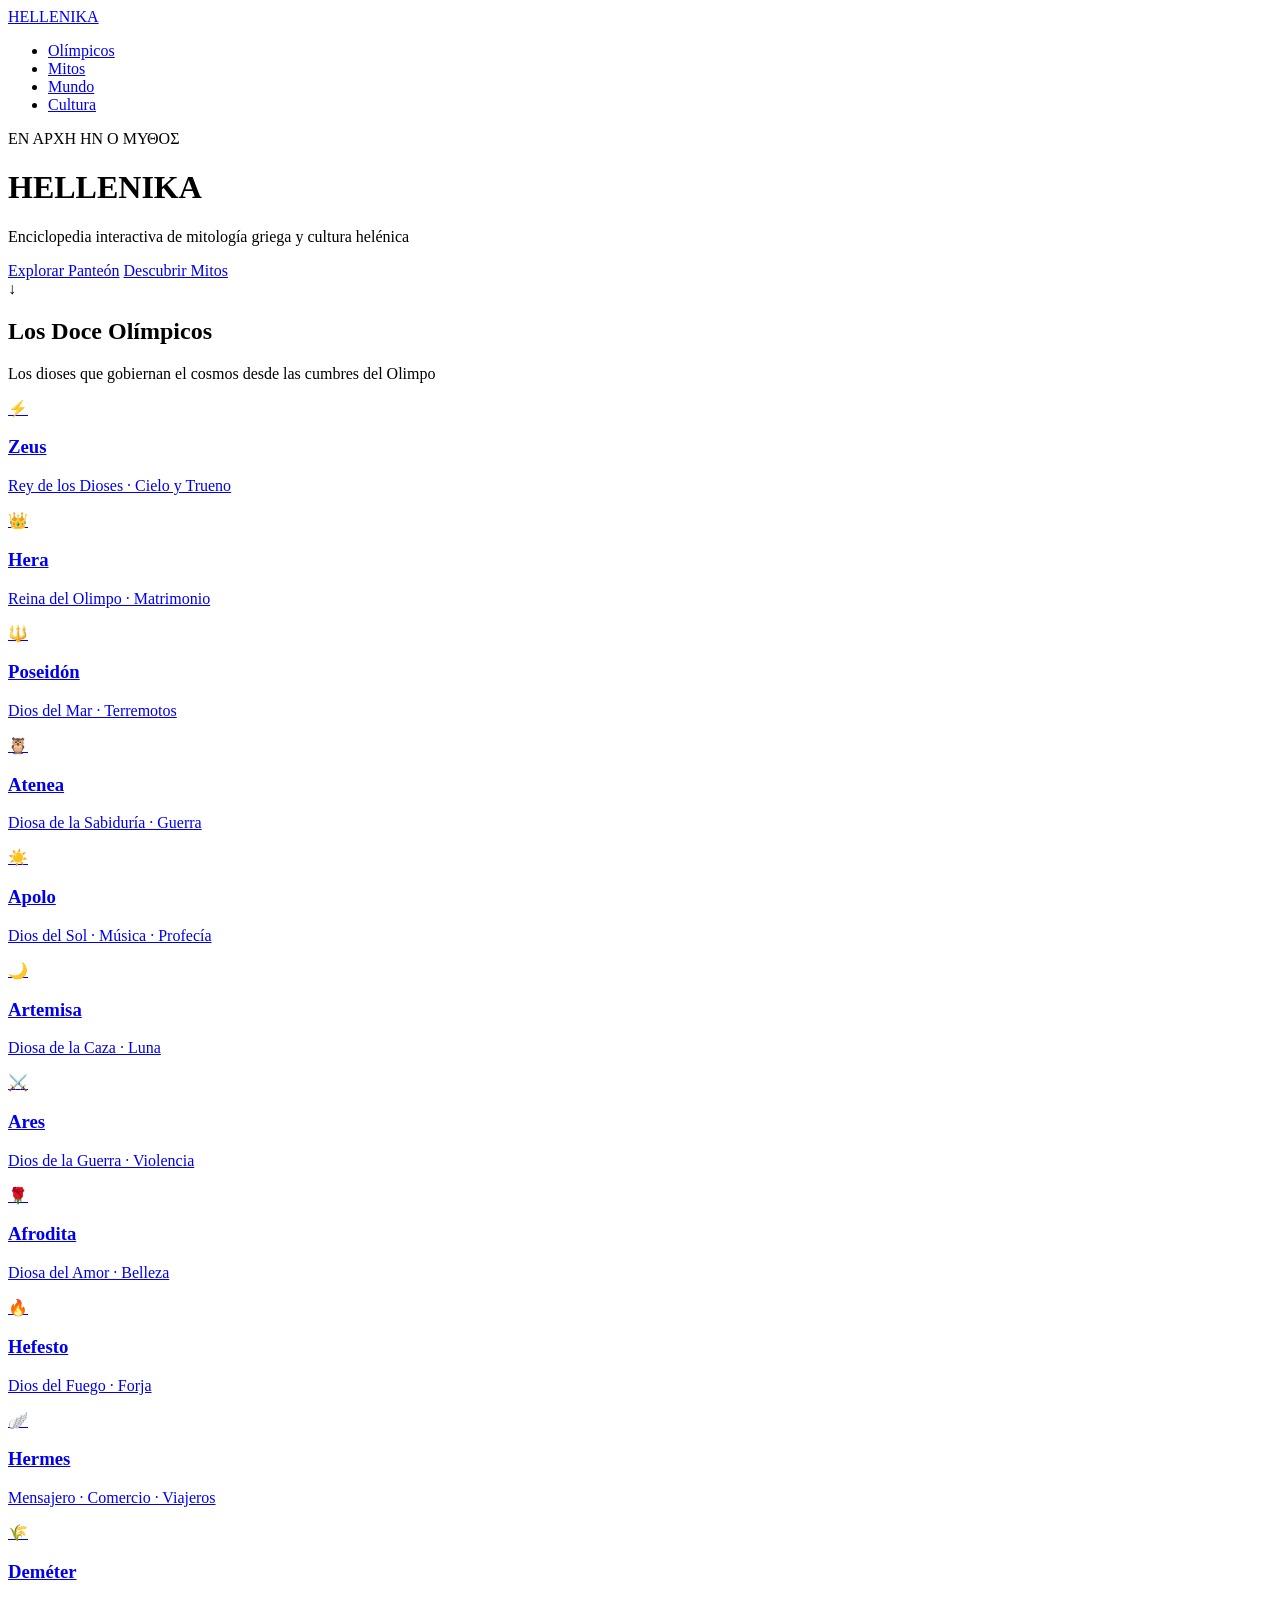
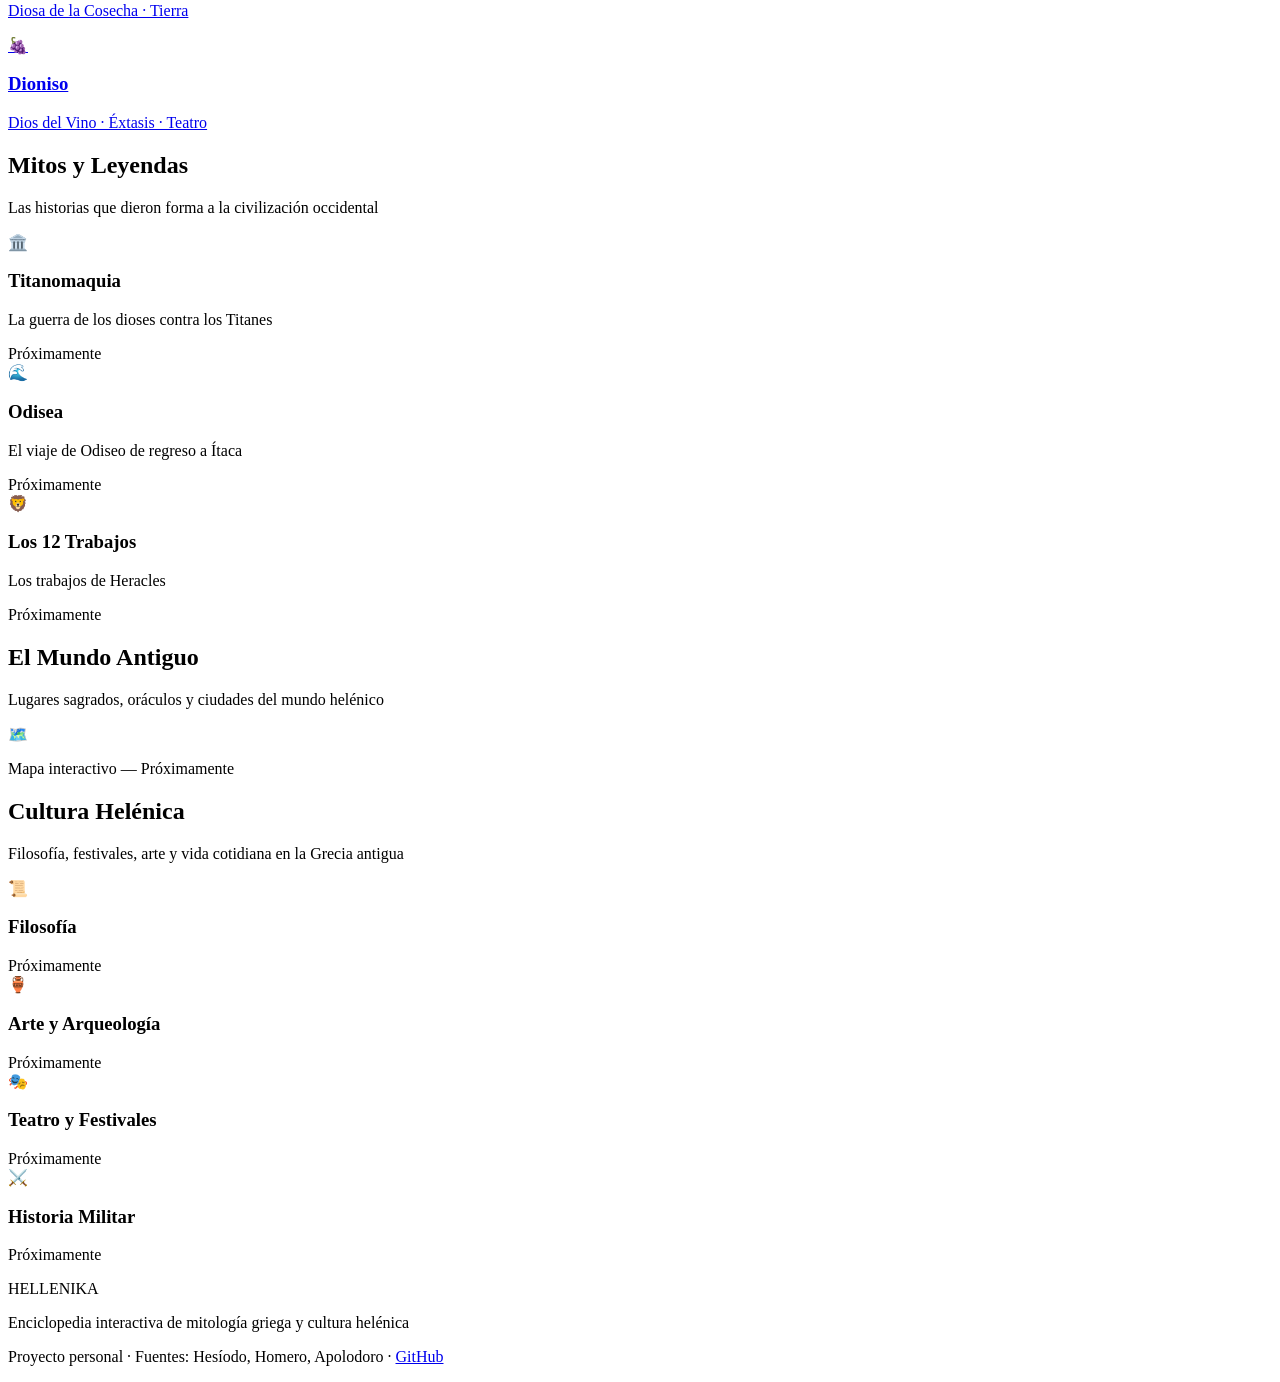
==== index.html @ 63c0aceb "Subida inicial de Hellenika" ====
<!DOCTYPE html>
<html lang="es" data-theme="default">
<head>
  <meta charset="UTF-8">
  <meta name="viewport" content="width=device-width, initial-scale=1.0">
  <title>HELLENIKA — Enciclopedia de la Grecia Antigua</title>
  <link rel="preconnect" href="https://fonts.googleapis.com">
  <link rel="preconnect" href="https://fonts.gstatic.com" crossorigin>
  <link href="https://fonts.googleapis.com/css2?family=Cinzel+Decorative:wght@400;700;900&family=Cinzel:wght@400;600;700&family=Cormorant+Garamond:ital,wght@0,300;0,400;0,600;1,300;1,400&display=swap" rel="stylesheet">
  <link rel="stylesheet" href="css/styles.css">
</head>
<body>

  <!-- NAV -->
  <nav class="navbar">
    <a href="index.html" class="nav-logo">HELLENIKA</a>
    <ul class="nav-links">
      <li><a href="#olympians">Olímpicos</a></li>
      <li><a href="#mitos">Mitos</a></li>
      <li><a href="#mundo">Mundo</a></li>
      <li><a href="#cultura">Cultura</a></li>
    </ul>
  </nav>

  <!-- HERO -->
  <header class="hero">
    <div class="hero-bg"></div>
    <div class="hero-content">
      <p class="hero-subtitle">ΕΝ ΑΡΧΗ ΗΝ Ο ΜΥΘΟΣ</p>
      <h1 class="hero-title">HELLENIKA</h1>
      <p class="hero-desc">Enciclopedia interactiva de mitología griega y cultura helénica</p>
      <div class="hero-cta">
        <a href="#olympians" class="btn-primary">Explorar Panteón</a>
        <a href="#mitos" class="btn-secondary">Descubrir Mitos</a>
      </div>
    </div>
    <div class="hero-scroll">↓</div>
  </header>

  <!-- OLÍMPICOS -->
  <section id="olympians" class="section">
    <div class="section-header">
      <h2 class="section-title">Los Doce Olímpicos</h2>
      <p class="section-desc">Los dioses que gobiernan el cosmos desde las cumbres del Olimpo</p>
    </div>
    <div class="gods-grid">

      <a href="pages/zeus.html" class="god-card" data-god="zeus">
        <div class="god-symbol">⚡</div>
        <h3 class="god-name">Zeus</h3>
        <p class="god-domain">Rey de los Dioses · Cielo y Trueno</p>
      </a>

      <a href="pages/hera.html" class="god-card" data-god="hera">
        <div class="god-symbol">👑</div>
        <h3 class="god-name">Hera</h3>
        <p class="god-domain">Reina del Olimpo · Matrimonio</p>
      </a>

      <a href="pages/poseidon.html" class="god-card" data-god="poseidon">
        <div class="god-symbol">🔱</div>
        <h3 class="god-name">Poseidón</h3>
        <p class="god-domain">Dios del Mar · Terremotos</p>
      </a>

      <a href="pages/atenea.html" class="god-card" data-god="atenea">
        <div class="god-symbol">🦉</div>
        <h3 class="god-name">Atenea</h3>
        <p class="god-domain">Diosa de la Sabiduría · Guerra</p>
      </a>

      <a href="pages/apolo.html" class="god-card" data-god="apolo">
        <div class="god-symbol">☀️</div>
        <h3 class="god-name">Apolo</h3>
        <p class="god-domain">Dios del Sol · Música · Profecía</p>
      </a>

      <a href="pages/artemisa.html" class="god-card" data-god="artemisa">
        <div class="god-symbol">🌙</div>
        <h3 class="god-name">Artemisa</h3>
        <p class="god-domain">Diosa de la Caza · Luna</p>
      </a>

      <a href="pages/ares.html" class="god-card" data-god="ares">
        <div class="god-symbol">⚔️</div>
        <h3 class="god-name">Ares</h3>
        <p class="god-domain">Dios de la Guerra · Violencia</p>
      </a>

      <a href="pages/afrodita.html" class="god-card" data-god="afrodita">
        <div class="god-symbol">🌹</div>
        <h3 class="god-name">Afrodita</h3>
        <p class="god-domain">Diosa del Amor · Belleza</p>
      </a>

      <a href="pages/hefesto.html" class="god-card" data-god="hefesto">
        <div class="god-symbol">🔥</div>
        <h3 class="god-name">Hefesto</h3>
        <p class="god-domain">Dios del Fuego · Forja</p>
      </a>

      <a href="pages/hermes.html" class="god-card" data-god="hermes">
        <div class="god-symbol">🪽</div>
        <h3 class="god-name">Hermes</h3>
        <p class="god-domain">Mensajero · Comercio · Viajeros</p>
      </a>

      <a href="pages/demeter.html" class="god-card" data-god="demeter">
        <div class="god-symbol">🌾</div>
        <h3 class="god-name">Deméter</h3>
        <p class="god-domain">Diosa de la Cosecha · Tierra</p>
      </a>

      <a href="pages/dioniso.html" class="god-card" data-god="dioniso">
        <div class="god-symbol">🍇</div>
        <h3 class="god-name">Dioniso</h3>
        <p class="god-domain">Dios del Vino · Éxtasis · Teatro</p>
      </a>

    </div>
  </section>

  <!-- MITOS -->
  <section id="mitos" class="section section-dark">
    <div class="section-header">
      <h2 class="section-title">Mitos y Leyendas</h2>
      <p class="section-desc">Las historias que dieron forma a la civilización occidental</p>
    </div>
    <div class="mitos-grid">
      <div class="mito-card coming-soon">
        <span class="mito-icon">🏛️</span>
        <h3>Titanomaquia</h3>
        <p>La guerra de los dioses contra los Titanes</p>
        <span class="badge">Próximamente</span>
      </div>
      <div class="mito-card coming-soon">
        <span class="mito-icon">🌊</span>
        <h3>Odisea</h3>
        <p>El viaje de Odiseo de regreso a Ítaca</p>
        <span class="badge">Próximamente</span>
      </div>
      <div class="mito-card coming-soon">
        <span class="mito-icon">🦁</span>
        <h3>Los 12 Trabajos</h3>
        <p>Los trabajos de Heracles</p>
        <span class="badge">Próximamente</span>
      </div>
    </div>
  </section>

  <!-- MUNDO -->
  <section id="mundo" class="section">
    <div class="section-header">
      <h2 class="section-title">El Mundo Antiguo</h2>
      <p class="section-desc">Lugares sagrados, oráculos y ciudades del mundo helénico</p>
    </div>
    <div class="mundo-placeholder">
      <div class="map-placeholder">
        <span>🗺️</span>
        <p>Mapa interactivo — Próximamente</p>
      </div>
    </div>
  </section>

  <!-- CULTURA -->
  <section id="cultura" class="section section-dark">
    <div class="section-header">
      <h2 class="section-title">Cultura Helénica</h2>
      <p class="section-desc">Filosofía, festivales, arte y vida cotidiana en la Grecia antigua</p>
    </div>
    <div class="cultura-grid">
      <div class="cultura-card coming-soon">
        <span>📜</span>
        <h3>Filosofía</h3>
        <span class="badge">Próximamente</span>
      </div>
      <div class="cultura-card coming-soon">
        <span>🏺</span>
        <h3>Arte y Arqueología</h3>
        <span class="badge">Próximamente</span>
      </div>
      <div class="cultura-card coming-soon">
        <span>🎭</span>
        <h3>Teatro y Festivales</h3>
        <span class="badge">Próximamente</span>
      </div>
      <div class="cultura-card coming-soon">
        <span>⚔️</span>
        <h3>Historia Militar</h3>
        <span class="badge">Próximamente</span>
      </div>
    </div>
  </section>

  <!-- FOOTER -->
  <footer class="footer">
    <p class="footer-logo">HELLENIKA</p>
    <p class="footer-sub">Enciclopedia interactiva de mitología griega y cultura helénica</p>
    <p class="footer-credits">Proyecto personal · Fuentes: Hesíodo, Homero, Apolodoro · <a href="https://github.com" target="_blank">GitHub</a></p>
  </footer>

</body>
</html>
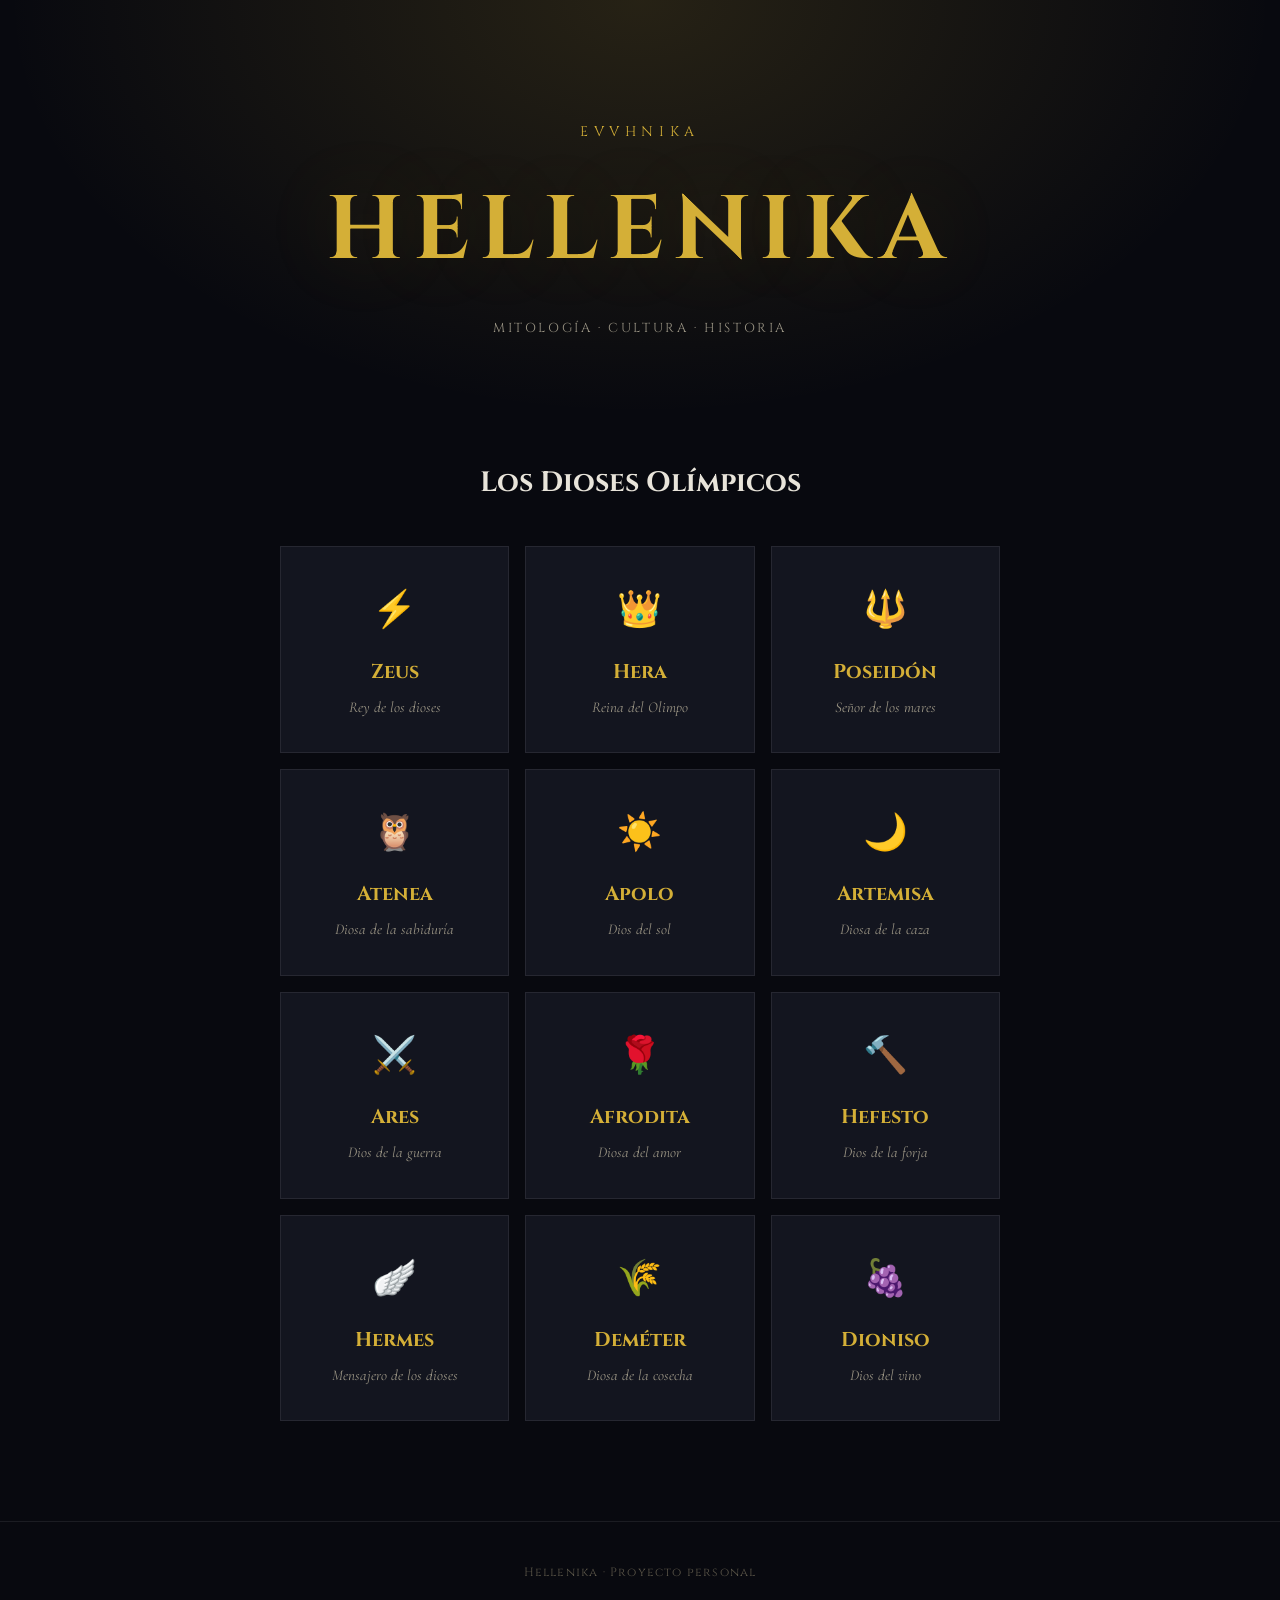
==== commit 4c24d57b: "feat: estilos completos de paginas de dioses + portada 12olimpicos" ====
--- a/index.html
+++ b/index.html
@@ -1,203 +1,101 @@
 <!DOCTYPE html>
-<html lang="es" data-theme="default">
-<head>
-  <meta charset="UTF-8">
-  <meta name="viewport" content="width=device-width, initial-scale=1.0">
-  <title>HELLENIKA — Enciclopedia de la Grecia Antigua</title>
-  <link rel="preconnect" href="https://fonts.googleapis.com">
-  <link rel="preconnect" href="https://fonts.gstatic.com" crossorigin>
-  <link href="https://fonts.googleapis.com/css2?family=Cinzel+Decorative:wght@400;700;900&family=Cinzel:wght@400;600;700&family=Cormorant+Garamond:ital,wght@0,300;0,400;0,600;1,300;1,400&display=swap" rel="stylesheet">
-  <link rel="stylesheet" href="css/styles.css">
-</head>
-<body>
+<html lang="es" data-theme="zeus">
+    <head>
+        <meta charset="UTF-8">
+        <meta name="viewport" content="width=device-width, initial-scale=1.0">
+        <title>Hellenika - Mitología Griega</title>
+        <link rel="stylesheet" href="css/styles.css">
+    </head>
+    <body>
+        <header class="hero">
+            <p class="hero-pre">EVVHNIKA</p>
+            <h1 class="hero-title">HELLENIKA</h1>
+            <p class="hero-sub">Mitología · Cultura · Historia</p>
+        </header>
 
-  <!-- NAV -->
-  <nav class="navbar">
-    <a href="index.html" class="nav-logo">HELLENIKA</a>
-    <ul class="nav-links">
-      <li><a href="#olympians">Olímpicos</a></li>
-      <li><a href="#mitos">Mitos</a></li>
-      <li><a href="#mundo">Mundo</a></li>
-      <li><a href="#cultura">Cultura</a></li>
-    </ul>
-  </nav>
+        <main>
+            <section class="dioses">
+                <h2>Los Dioses Olímpicos</h2>
+                <div class="grid">
 
-  <!-- HERO -->
-  <header class="hero">
-    <div class="hero-bg"></div>
-    <div class="hero-content">
-      <p class="hero-subtitle">ΕΝ ΑΡΧΗ ΗΝ Ο ΜΥΘΟΣ</p>
-      <h1 class="hero-title">HELLENIKA</h1>
-      <p class="hero-desc">Enciclopedia interactiva de mitología griega y cultura helénica</p>
-      <div class="hero-cta">
-        <a href="#olympians" class="btn-primary">Explorar Panteón</a>
-        <a href="#mitos" class="btn-secondary">Descubrir Mitos</a>
-      </div>
-    </div>
-    <div class="hero-scroll">↓</div>
-  </header>
+                    <a href="pages/zeus.html" class="card">
+                      <span class="card-symbol">⚡</span>
+                      <h3>Zeus</h3>
+                      <p>Rey de los dioses</p>
+                    </a>
+                
+                    <a href="pages/hera.html" class="card">
+                      <span class="card-symbol">👑</span>
+                      <h3>Hera</h3>
+                      <p>Reina del Olimpo</p>
+                    </a>
+                
+                    <a href="pages/poseidon.html" class="card">
+                      <span class="card-symbol">🔱</span>
+                      <h3>Poseidón</h3>
+                      <p>Señor de los mares</p>
+                    </a>
+                
+                    <a href="pages/atenea.html" class="card">
+                      <span class="card-symbol">🦉</span>
+                      <h3>Atenea</h3>
+                      <p>Diosa de la sabiduría</p>
+                    </a>
+                
+                    <a href="pages/apolo.html" class="card">
+                      <span class="card-symbol">☀️</span>
+                      <h3>Apolo</h3>
+                      <p>Dios del sol</p>
+                    </a>
+                
+                    <a href="pages/artemisa.html" class="card">
+                      <span class="card-symbol">🌙</span>
+                      <h3>Artemisa</h3>
+                      <p>Diosa de la caza</p>
+                    </a>
+                
+                    <a href="pages/ares.html" class="card">
+                      <span class="card-symbol">⚔️</span>
+                      <h3>Ares</h3>
+                      <p>Dios de la guerra</p>
+                    </a>
+                
+                    <a href="pages/afrodita.html" class="card">
+                      <span class="card-symbol">🌹</span>
+                      <h3>Afrodita</h3>
+                      <p>Diosa del amor</p>
+                    </a>
+                
+                    <a href="pages/hefesto.html" class="card">
+                      <span class="card-symbol">🔨</span>
+                      <h3>Hefesto</h3>
+                      <p>Dios de la forja</p>
+                    </a>
+                
+                    <a href="pages/hermes.html" class="card">
+                      <span class="card-symbol">🪽</span>
+                      <h3>Hermes</h3>
+                      <p>Mensajero de los dioses</p>
+                    </a>
+                
+                    <a href="pages/demeter.html" class="card">
+                      <span class="card-symbol">🌾</span>
+                      <h3>Deméter</h3>
+                      <p>Diosa de la cosecha</p>
+                    </a>
+                
+                    <a href="pages/dioniso.html" class="card">
+                      <span class="card-symbol">🍇</span>
+                      <h3>Dioniso</h3>
+                      <p>Dios del vino</p>
+                    </a>
 
-  <!-- OLÍMPICOS -->
-  <section id="olympians" class="section">
-    <div class="section-header">
-      <h2 class="section-title">Los Doce Olímpicos</h2>
-      <p class="section-desc">Los dioses que gobiernan el cosmos desde las cumbres del Olimpo</p>
-    </div>
-    <div class="gods-grid">
+                </div>
+            </section>
+        </main>
 
-      <a href="pages/zeus.html" class="god-card" data-god="zeus">
-        <div class="god-symbol">⚡</div>
-        <h3 class="god-name">Zeus</h3>
-        <p class="god-domain">Rey de los Dioses · Cielo y Trueno</p>
-      </a>
-
-      <a href="pages/hera.html" class="god-card" data-god="hera">
-        <div class="god-symbol">👑</div>
-        <h3 class="god-name">Hera</h3>
-        <p class="god-domain">Reina del Olimpo · Matrimonio</p>
-      </a>
-
-      <a href="pages/poseidon.html" class="god-card" data-god="poseidon">
-        <div class="god-symbol">🔱</div>
-        <h3 class="god-name">Poseidón</h3>
-        <p class="god-domain">Dios del Mar · Terremotos</p>
-      </a>
-
-      <a href="pages/atenea.html" class="god-card" data-god="atenea">
-        <div class="god-symbol">🦉</div>
-        <h3 class="god-name">Atenea</h3>
-        <p class="god-domain">Diosa de la Sabiduría · Guerra</p>
-      </a>
-
-      <a href="pages/apolo.html" class="god-card" data-god="apolo">
-        <div class="god-symbol">☀️</div>
-        <h3 class="god-name">Apolo</h3>
-        <p class="god-domain">Dios del Sol · Música · Profecía</p>
-      </a>
-
-      <a href="pages/artemisa.html" class="god-card" data-god="artemisa">
-        <div class="god-symbol">🌙</div>
-        <h3 class="god-name">Artemisa</h3>
-        <p class="god-domain">Diosa de la Caza · Luna</p>
-      </a>
-
-      <a href="pages/ares.html" class="god-card" data-god="ares">
-        <div class="god-symbol">⚔️</div>
-        <h3 class="god-name">Ares</h3>
-        <p class="god-domain">Dios de la Guerra · Violencia</p>
-      </a>
-
-      <a href="pages/afrodita.html" class="god-card" data-god="afrodita">
-        <div class="god-symbol">🌹</div>
-        <h3 class="god-name">Afrodita</h3>
-        <p class="god-domain">Diosa del Amor · Belleza</p>
-      </a>
-
-      <a href="pages/hefesto.html" class="god-card" data-god="hefesto">
-        <div class="god-symbol">🔥</div>
-        <h3 class="god-name">Hefesto</h3>
-        <p class="god-domain">Dios del Fuego · Forja</p>
-      </a>
-
-      <a href="pages/hermes.html" class="god-card" data-god="hermes">
-        <div class="god-symbol">🪽</div>
-        <h3 class="god-name">Hermes</h3>
-        <p class="god-domain">Mensajero · Comercio · Viajeros</p>
-      </a>
-
-      <a href="pages/demeter.html" class="god-card" data-god="demeter">
-        <div class="god-symbol">🌾</div>
-        <h3 class="god-name">Deméter</h3>
-        <p class="god-domain">Diosa de la Cosecha · Tierra</p>
-      </a>
-
-      <a href="pages/dioniso.html" class="god-card" data-god="dioniso">
-        <div class="god-symbol">🍇</div>
-        <h3 class="god-name">Dioniso</h3>
-        <p class="god-domain">Dios del Vino · Éxtasis · Teatro</p>
-      </a>
-
-    </div>
-  </section>
-
-  <!-- MITOS -->
-  <section id="mitos" class="section section-dark">
-    <div class="section-header">
-      <h2 class="section-title">Mitos y Leyendas</h2>
-      <p class="section-desc">Las historias que dieron forma a la civilización occidental</p>
-    </div>
-    <div class="mitos-grid">
-      <div class="mito-card coming-soon">
-        <span class="mito-icon">🏛️</span>
-        <h3>Titanomaquia</h3>
-        <p>La guerra de los dioses contra los Titanes</p>
-        <span class="badge">Próximamente</span>
-      </div>
-      <div class="mito-card coming-soon">
-        <span class="mito-icon">🌊</span>
-        <h3>Odisea</h3>
-        <p>El viaje de Odiseo de regreso a Ítaca</p>
-        <span class="badge">Próximamente</span>
-      </div>
-      <div class="mito-card coming-soon">
-        <span class="mito-icon">🦁</span>
-        <h3>Los 12 Trabajos</h3>
-        <p>Los trabajos de Heracles</p>
-        <span class="badge">Próximamente</span>
-      </div>
-    </div>
-  </section>
-
-  <!-- MUNDO -->
-  <section id="mundo" class="section">
-    <div class="section-header">
-      <h2 class="section-title">El Mundo Antiguo</h2>
-      <p class="section-desc">Lugares sagrados, oráculos y ciudades del mundo helénico</p>
-    </div>
-    <div class="mundo-placeholder">
-      <div class="map-placeholder">
-        <span>🗺️</span>
-        <p>Mapa interactivo — Próximamente</p>
-      </div>
-    </div>
-  </section>
-
-  <!-- CULTURA -->
-  <section id="cultura" class="section section-dark">
-    <div class="section-header">
-      <h2 class="section-title">Cultura Helénica</h2>
-      <p class="section-desc">Filosofía, festivales, arte y vida cotidiana en la Grecia antigua</p>
-    </div>
-    <div class="cultura-grid">
-      <div class="cultura-card coming-soon">
-        <span>📜</span>
-        <h3>Filosofía</h3>
-        <span class="badge">Próximamente</span>
-      </div>
-      <div class="cultura-card coming-soon">
-        <span>🏺</span>
-        <h3>Arte y Arqueología</h3>
-        <span class="badge">Próximamente</span>
-      </div>
-      <div class="cultura-card coming-soon">
-        <span>🎭</span>
-        <h3>Teatro y Festivales</h3>
-        <span class="badge">Próximamente</span>
-      </div>
-      <div class="cultura-card coming-soon">
-        <span>⚔️</span>
-        <h3>Historia Militar</h3>
-        <span class="badge">Próximamente</span>
-      </div>
-    </div>
-  </section>
-
-  <!-- FOOTER -->
-  <footer class="footer">
-    <p class="footer-logo">HELLENIKA</p>
-    <p class="footer-sub">Enciclopedia interactiva de mitología griega y cultura helénica</p>
-    <p class="footer-credits">Proyecto personal · Fuentes: Hesíodo, Homero, Apolodoro · <a href="https://github.com" target="_blank">GitHub</a></p>
-  </footer>
-
-</body>
-</html>
+        <footer>
+            <p>Hellenika · Proyecto personal</p>
+        </footer>
+    </body>
+</html>
--- a/css/styles.css
+++ b/css/styles.css
@@ -0,0 +1,315 @@
+@import url('https://fonts.googleapis.com/css2?family=Cinzel:wght@400;600;700&family=Cormorant+Garamond:wgt@300;400;500&display=swap');
+:root {
+    --bg: #08090f;
+    --accent: #d4af37;
+    --glow: rgba(212, 175, 55, 0.15)
+    --bg-card: #13151f;
+    --border: rgba(255, 255, 255, 0.08)
+    --text-primary: #e8e4da;
+    --text-secondary: #9a9484;
+}
+* {
+    margin: 0;
+    padding: 0;
+    box-sizing: border-box;
+}
+[data-theme="zeus"] {
+
+    --bg: #08090f;
+    --accent: #d4af37;
+    --glow: rgba(212, 175, 55, 0.15);
+}
+[data-theme="poseidon"] {
+    --bg: #060d14;
+    --accent: #00b4d8;
+    --glow: rgba(0, 180, 216, 0.15)
+}
+[data-theme="hades"] {
+    --bg: #0a060d;
+    --accent: #9b59b6;
+    --glow: rgba(155, 89, 182, 0.15);
+}
+body {
+    background: var(--bg);
+    color: #e8e4da;
+    font-family: 'Cormorant Garamond', serif;
+    line-height: 1.7;
+    transition: background 0.8s ease;
+}
+.hero {
+    text-align: center;
+    padding: 120px 24px 80px;
+    background: radial-gradient(ellipse at 50% 0%, var(--glow), transparent 70%);
+}
+.hero-pre {
+    font-family: 'Cinzel', serif;
+    letter-spacing: 0.4em;
+    color: var(--accent);
+    font-size: 14px;
+}
+.hero-title {
+    font-family: 'Cinzel', serif;
+    font-size: clamp(48px, 10vw, 90px);
+    font-weight: 700;
+    color: var(--accent);
+    letter-spacing: 0.1em;
+    text-shadow: 0 0 80px var(--glow);
+    margin: 10px 0;
+}
+.hero-sub {
+    font-family: 'Cinzel', serif;
+    letter-spacing: 0.2em;
+    text-transform: uppercase;
+    font-size: 13px;
+    color: #9a9484;
+}
+.dioses {
+    max-width: 1000px;
+    margin: 0 auto;
+    padding: 40px 24px 100px;
+}
+.dioses h2 {
+    font-family: 'Cinzel', serif;
+    text-align: center;
+    font-size: 28px;
+    color: #e8e4da;
+    margin-bottom: 40px;
+}
+.grid {
+    display: grid;
+    grid-template-columns: repeat(auto-fill, minmax(220px, 1fr));
+    gap: 16px;
+    justify-content: center;
+    max-width: 720px;
+    margin: 0 auto;
+}
+.card {
+    display: flex;
+    flex-direction: column;
+    align-items: center;
+    text-align: center;
+    padding: 32px 20px;
+    background: #13151f;
+    border: 1px solid rgba(255, 255, 255, 0.08);
+    text-decoration: none;
+    color: #e8e4da;
+    transition: border-color 0.3s, transform 0.3s, box-shadow 0.3s;
+}
+.card:hover {
+    border-color: var(--accent);
+    transform: translateY(-4px);
+    box-shadow: 0 12px 40px var(--glow);
+}
+.card-symbol {
+    font-size: 36px;
+    margin-bottom: 14px;
+}
+.card h3 {
+    font-family: 'Cinzel', serif;
+    font-size: 20px;
+    color: var(--accent);
+    margin-bottom: 6px;
+}
+.card p{
+    font-style: italic;
+    color: #9a9484;
+    font-size: 15px;
+}
+footer{
+    text-align: center;
+    padding: 40px;
+    border-top: 1px solid rgba(255, 255, 255, 0.08);
+    font-family: 'Cinzel', serif;
+    font-size: 12px;
+    letter-spacing: 0.1em;
+    color: #5a5548;
+}
+/* ===== RESET DE ENLACES ===== */
+a {
+    text-decoration: none;
+    color: inherit;
+}
+
+/* ===== NAVBAR ===== */
+.navbar {
+    position: sticky;
+    top: 0;
+    z-index: 100;
+    display: flex;
+    align-items: center;
+    justify-content: space-between;
+    padding: 18px 40px;
+    background: rgba(8, 9, 15, 0.85);
+    backdrop-filter: blur(12px);
+    border-bottom: 1px solid var(--border);
+}
+.nav-logo {
+    font-family: 'Cinzel', serif;
+    font-weight: 700;
+    letter-spacing: 0.2em;
+    color: var(--accent);
+    font-size: 16px;
+}
+.nav-links {
+    display: flex;
+    gap: 28px;
+    list-style: none;
+}
+.nav-links a {
+    font-family: 'Cinzel', serif;
+    font-size: 12px;
+    letter-spacing: 0.15em;
+    text-transform: uppercase;
+    color: var(--text-secondary);
+    transition: color 0.3s;
+}
+.nav-links a:hover {
+    color: var(--accent);
+}
+
+/* ===== HERO DEL DIOS ===== */
+.god-hero {
+    text-align: center;
+    padding: 80px 24px 60px;
+    background: radial-gradient(ellipse at 50% 0%, var(--glow), transparent 70%);
+}
+.nav-back {
+    display: inline-block;
+    font-family: 'Cinzel', serif;
+    font-size: 12px;
+    letter-spacing: 0.1em;
+    color: var(--text-secondary);
+    margin-bottom: 30px;
+    transition: color 0.3s;
+}
+.nav-back:hover {
+    color: var(--accent);
+}
+.god-hero-title {
+    font-family: 'Cinzel Decorative', serif;
+    font-size: clamp(40px, 8vw, 72px);
+    font-weight: 900;
+    color: var(--accent);
+    letter-spacing: 0.1em;
+    text-shadow: 0 0 80px var(--glow);
+}
+.god-hero-epithet {
+    font-family: 'Cinzel', serif;
+    font-size: 14px;
+    letter-spacing: 0.15em;
+    color: var(--text-secondary);
+    margin: 16px 0;
+}
+.god-hero-desc {
+    max-width: 600px;
+    margin: 0 auto;
+    font-size: 19px;
+    color: var(--text-secondary);
+}
+
+/* ===== CONTENIDO DEL DIOS ===== */
+.god-content {
+    max-width: 900px;
+    margin: 0 auto;
+    padding: 40px 24px 80px;
+}
+.god-section {
+    margin-bottom: 60px;
+    padding-bottom: 40px;
+    border-bottom: 1px solid var(--border);
+}
+.god-section-title {
+    font-family: 'Cinzel', serif;
+    font-size: 26px;
+    color: var(--accent);
+    margin-bottom: 24px;
+    letter-spacing: 0.05em;
+}
+.god-text p {
+    margin-bottom: 16px;
+    font-size: 18px;
+    color: var(--text-secondary);
+}
+.god-text strong {
+    color: var(--text-primary);
+}
+
+/* ===== CITAS ===== */
+.quote-block {
+    margin: 30px 0;
+    padding: 24px 30px;
+    border-left: 3px solid var(--accent);
+    background: var(--bg-card);
+}
+.quote-block blockquote {
+    font-style: italic;
+    font-size: 20px;
+    color: var(--text-primary);
+    margin-bottom: 10px;
+}
+.quote-block cite {
+    font-family: 'Cinzel', serif;
+    font-size: 13px;
+    color: var(--accent);
+    letter-spacing: 0.1em;
+}
+
+/* ===== ATRIBUTOS ===== */
+.attributes-grid {
+    display: grid;
+    grid-template-columns: repeat(auto-fill, minmax(140px, 1fr));
+    gap: 14px;
+}
+.attribute-item {
+    display: flex;
+    flex-direction: column;
+    align-items: center;
+    gap: 8px;
+    padding: 20px;
+    background: var(--bg-card);
+    border: 1px solid var(--border);
+    text-align: center;
+    font-family: 'Cinzel', serif;
+    font-size: 12px;
+    letter-spacing: 0.05em;
+    color: var(--text-secondary);
+}
+.attribute-item span:first-child {
+    font-size: 32px;
+}
+
+/* ===== BOTÓN SECUNDARIO ===== */
+.btn-secondary {
+    font-family: 'Cinzel', serif;
+    font-size: 13px;
+    letter-spacing: 0.1em;
+    color: var(--accent);
+    padding: 12px 24px;
+    border: 1px solid var(--accent);
+    transition: background 0.3s, color 0.3s;
+}
+.btn-secondary:hover {
+    background: var(--accent);
+    color: var(--bg);
+}
+
+/* ===== FOOTER DIOSES ===== */
+.footer {
+    text-align: center;
+    padding: 50px 24px;
+    border-top: 1px solid var(--border);
+}
+.footer-logo {
+    font-family: 'Cinzel', serif;
+    letter-spacing: 0.3em;
+    color: var(--accent);
+    margin-bottom: 10px;
+}
+.footer-sub {
+    color: var(--text-secondary);
+    margin-bottom: 8px;
+}
+.footer-credits {
+    font-size: 13px;
+    color: #5a5548;
+}
